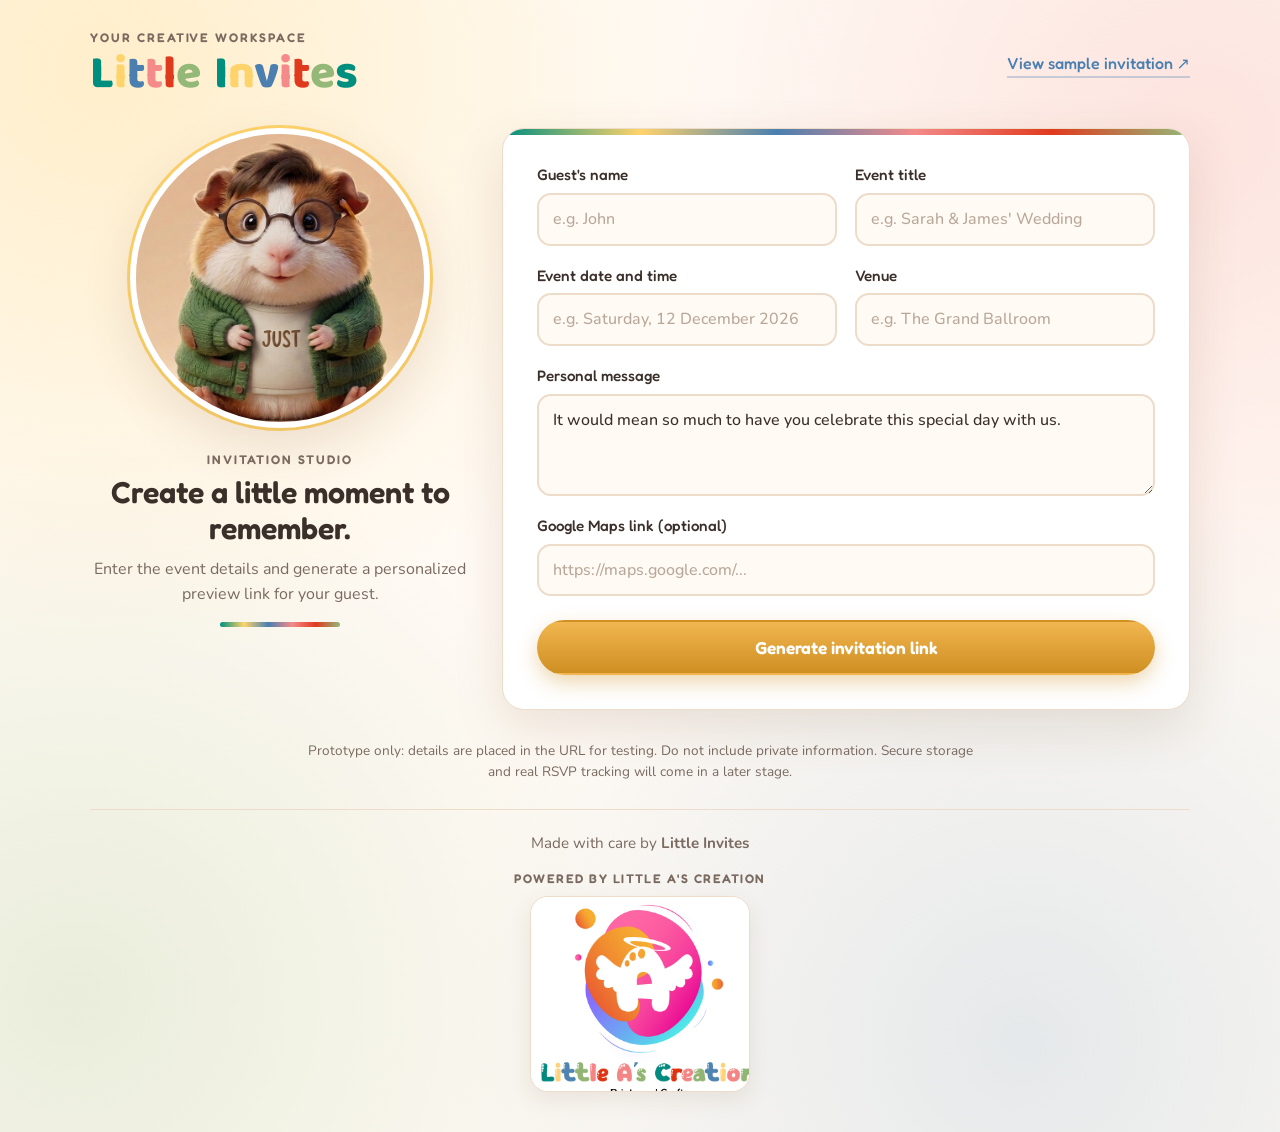
==== admin.html @ 13e7c7d9 "Add files via upload" ====
<!DOCTYPE html>
<html lang="en">

<head>
    <meta charset="UTF-8">
    <meta name="viewport" content="width=device-width, initial-scale=1.0">
    <meta name="theme-color" content="#fffaf4">

    <title>Little Invites | Admin Studio</title>

    <link rel="preconnect" href="https://fonts.googleapis.com">
    <link rel="preconnect" href="https://fonts.gstatic.com" crossorigin>
    <link href="https://fonts.googleapis.com/css2?family=Baloo+2:wght@400;500;600;700;800&family=Fredoka:wght@400;500;600&family=Nunito:ital,wght@0,400;0,600;0,700;1,400&display=swap" rel="stylesheet">

    <!-- Admin page has its own stylesheet so index.html and style.css stay untouched -->
    <link rel="stylesheet" href="css/admin.css">
</head>

<body class="admin-page">

    <main class="admin-shell">

        <!-- Header -->
        <header class="admin-header">

            <div class="admin-header-text">
                <p class="eyebrow">Your creative workspace</p>

                <h1 class="brand" aria-label="Little Invites">
                    <span aria-hidden="true">
                        <span class="c1">L</span><span class="c2">i</span><span class="c3">t</span><span class="c4">t</span><span class="c5">l</span><span class="c6">e</span><span class="gap"></span><span class="c1">I</span><span class="c2">n</span><span class="c3">v</span><span class="c4">i</span><span class="c5">t</span><span class="c6">e</span><span class="c1">s</span>
                    </span>
                </h1>
            </div>

            <a class="text-link" href="index.html">View sample invitation ↗</a>

        </header>


        <div class="admin-layout">

            <!-- Left: intro + guinea pig -->
            <aside class="admin-side">

                <div class="mascot-frame">
                    <img class="mascot-big"
                         src="images/mascot.jpg"
                         alt="Little Invites mascot: a guinea pig in round glasses and a green cardigan"
                         width="1376"
                         height="768">
                </div>

                <div class="admin-intro">
                    <p class="eyebrow">Invitation studio</p>

                    <h2>Create a little moment to remember.</h2>

                    <p>
                        Enter the event details and generate a personalized
                        preview link for your guest.
                    </p>

                    <div class="color-rule"></div>
                </div>

            </aside>


            <!-- Right: form -->
            <section class="form-card">

                <form id="inviteForm">

                    <div class="form-grid">

                        <label>
                            Guest's name
                            <input id="guest" placeholder="e.g. John" required maxlength="60">
                        </label>

                        <label>
                            Event title
                            <input id="title" placeholder="e.g. Sarah &amp; James' Wedding" required maxlength="90">
                        </label>

                        <label>
                            Event date and time
                            <input id="date" placeholder="e.g. Saturday, 12 December 2026">
                        </label>

                        <label>
                            Venue
                            <input id="venue" placeholder="e.g. The Grand Ballroom">
                        </label>

                        <label class="full-width">
                            Personal message
                            <textarea id="message" rows="3" maxlength="240">It would mean so much to have you celebrate this special day with us.</textarea>
                        </label>

                        <label class="full-width">
                            Google Maps link (optional)
                            <input id="map" type="url" placeholder="https://maps.google.com/...">
                        </label>

                    </div>

                    <button class="button button-gold button-wide" type="submit">
                        Generate invitation link
                    </button>

                </form>


                <div class="generated hidden" id="generated" aria-live="polite">

                    <p class="eyebrow">Your invitation link</p>

                    <p class="generated-note">
                        Demo link: once the project is published,
                        this will open the personalized invitation page.
                    </p>

                    <div class="link-row">
                        <input id="generatedUrl" readonly aria-label="Generated invitation URL">

                        <button class="button button-outline" id="copyButton" type="button">
                            Copy
                        </button>
                    </div>

                    <div class="generated-actions">
                        <a class="button button-gold" id="previewLink" target="_blank" rel="noopener">
                            Preview invitation
                        </a>

                        <span class="copy-status" id="copyStatus" role="status"></span>
                    </div>

                </div>

            </section>

        </div>


        <p class="admin-disclaimer">
            Prototype only: details are placed in the URL for testing.
            Do not include private information. Secure storage and
            real RSVP tracking will come in a later stage.
        </p>


        <!-- Footer -->
        <footer class="admin-footer">

            <p class="footer-note">
                Made with care by <strong>Little Invites</strong>
            </p>

            <div class="powered-by">

                <p class="powered-label">Powered by Little A's Creation</p>

                <div class="logo-crop">
                    <img class="powered-logo"
                         src="images/little-as-creation-logo.jpg"
                         alt="Little A's Creation, Prints and Crafts"
                         width="2048"
                         height="2048"
                         decoding="async">
                </div>

            </div>

        </footer>

    </main>

    <script src="js/admin.js"></script>

</body>

</html>
---- css/admin.css ----
/* =========================================================
   LITTLE INVITES — ADMIN STUDIO
   Standalone stylesheet (does not touch css/style.css)
   Palette taken from the invitation page + brand logo
   ========================================================= */

:root {
    --cream: #fffaf4;
    --cream-deep: #fbefdf;
    --peach: #f7dcc3;
    --ink: #3b2f2a;
    --ink-soft: #7a6a60;
    --line: #ecdcc9;

    --gold: #e9a63b;
    --gold-dark: #cf8f22;

    --teal: #008f7e;
    --blue: #4a7fb0;
    --green: #94b878;
    --pink: #f48a8a;
    --red: #e03a1e;
    --yellow: #ffd36b;

    --radius: 22px;
    --shadow: 0 18px 50px rgba(120, 80, 40, 0.14);

    --font-brand: "Baloo 2", "Fredoka", system-ui, sans-serif;
    --font-head: "Fredoka", "Baloo 2", system-ui, sans-serif;
    --font-body: "Nunito", system-ui, -apple-system, "Segoe UI", sans-serif;
}

* { box-sizing: border-box; }

html { -webkit-text-size-adjust: 100%; }

body.admin-page {
    margin: 0;
    min-height: 100vh;
    font-family: var(--font-body);
    color: var(--ink);
    line-height: 1.55;
    background:
        radial-gradient(circle at 8% 6%, rgba(255, 211, 107, 0.30), transparent 38%),
        radial-gradient(circle at 94% 12%, rgba(244, 138, 138, 0.20), transparent 36%),
        radial-gradient(circle at 80% 92%, rgba(74, 127, 176, 0.14), transparent 40%),
        radial-gradient(circle at 6% 88%, rgba(148, 184, 120, 0.20), transparent 36%),
        var(--cream);
}

.hidden { display: none !important; }

.admin-shell {
    width: min(1100px, 100% - 32px);
    margin: 0 auto;
    padding: 28px 0 40px;
}

/* ---------- Header ---------- */
.admin-header {
    display: flex;
    align-items: center;
    justify-content: space-between;
    gap: 16px;
    flex-wrap: wrap;
    padding-bottom: 18px;
}

.eyebrow {
    margin: 0 0 2px;
    font-family: var(--font-head);
    font-size: 0.78rem;
    font-weight: 600;
    letter-spacing: 0.16em;
    text-transform: uppercase;
    color: var(--ink-soft);
}

.brand {
    margin: 0;
    font-family: var(--font-brand);
    font-weight: 800;
    font-size: clamp(2rem, 5vw, 2.9rem);
    line-height: 1.1;
}

.brand .gap { display: inline-block; width: 0.28em; }
.brand .c1 { color: var(--teal); }
.brand .c2 { color: var(--yellow); }
.brand .c3 { color: var(--blue); }
.brand .c4 { color: var(--pink); }
.brand .c5 { color: var(--red); }
.brand .c6 { color: var(--green); }

.text-link {
    font-family: var(--font-head);
    font-weight: 500;
    color: var(--blue);
    text-decoration: none;
    border-bottom: 2px solid rgba(74, 127, 176, 0.3);
    transition: border-color 0.2s, color 0.2s;
}
.text-link:hover { color: var(--teal); border-color: var(--teal); }

/* ---------- Layout ---------- */
.admin-layout {
    display: grid;
    grid-template-columns: minmax(260px, 380px) 1fr;
    gap: 32px;
    align-items: start;
    margin-top: 10px;
}

.admin-side {
    display: flex;
    flex-direction: column;
    gap: 22px;
    align-items: center;
    text-align: center;
}

/* ---------- Guinea pig ---------- */
.mascot-frame {
    width: min(100%, 300px);
    aspect-ratio: 1 / 1;
    border-radius: 50%;
    overflow: hidden;
    border: 6px solid #fff;
    box-shadow: var(--shadow), 0 0 0 3px var(--yellow);
    background: var(--peach);
    animation: float 4.5s ease-in-out infinite;
}

.mascot-big {
    width: 100%;
    height: 100%;
    object-fit: cover;
    object-position: 50% 45%;
    transform: scale(1.12);
    display: block;
}

@keyframes float {
    0%, 100% { transform: translateY(0); }
    50%      { transform: translateY(-9px); }
}

/* ---------- Intro ---------- */
.admin-intro h2 {
    margin: 4px 0 10px;
    font-family: var(--font-head);
    font-weight: 600;
    font-size: clamp(1.5rem, 3vw, 1.9rem);
    line-height: 1.2;
}

.admin-intro p { margin: 0; color: var(--ink-soft); }

.color-rule {
    height: 5px;
    width: 120px;
    margin: 16px auto 0;
    border-radius: 99px;
    background: linear-gradient(90deg,
        var(--teal), var(--yellow), var(--blue), var(--pink), var(--red), var(--green));
}

/* ---------- Form card ---------- */
.form-card {
    background: #fff;
    border: 1px solid var(--line);
    border-radius: var(--radius);
    box-shadow: var(--shadow);
    padding: clamp(20px, 4vw, 34px);
    position: relative;
    overflow: hidden;
}

.form-card::before {
    content: "";
    position: absolute;
    inset: 0 0 auto 0;
    height: 6px;
    background: linear-gradient(90deg,
        var(--teal), var(--yellow), var(--blue), var(--pink), var(--red), var(--green));
}

.form-grid {
    display: grid;
    grid-template-columns: 1fr 1fr;
    gap: 18px;
    margin-bottom: 24px;
}

.full-width { grid-column: 1 / -1; }

label {
    display: flex;
    flex-direction: column;
    gap: 6px;
    font-family: var(--font-head);
    font-weight: 500;
    font-size: 0.95rem;
    color: var(--ink);
}

input, textarea {
    width: 100%;
    font: inherit;
    font-family: var(--font-body);
    font-size: 1rem;           /* 16px stops iOS zoom on focus */
    color: var(--ink);
    background: var(--cream);
    border: 2px solid var(--line);
    border-radius: 14px;
    padding: 12px 14px;
    transition: border-color 0.2s, box-shadow 0.2s, background 0.2s;
}

textarea { resize: vertical; min-height: 90px; }

input::placeholder, textarea::placeholder { color: #b9a899; }

input:focus, textarea:focus {
    outline: none;
    background: #fff;
    border-color: var(--gold);
    box-shadow: 0 0 0 4px rgba(233, 166, 59, 0.22);
}

/* ---------- Buttons ---------- */
.button {
    display: inline-flex;
    align-items: center;
    justify-content: center;
    gap: 8px;
    font-family: var(--font-head);
    font-weight: 600;
    font-size: 1rem;
    text-decoration: none;
    cursor: pointer;
    border-radius: 99px;
    padding: 13px 26px;
    border: 2px solid transparent;
    transition: transform 0.15s, box-shadow 0.2s, background 0.2s, color 0.2s;
}

.button:active { transform: translateY(1px) scale(0.99); }

.button-gold {
    color: #fff;
    background: linear-gradient(180deg, #f1b650, var(--gold-dark));
    box-shadow: 0 8px 20px rgba(207, 143, 34, 0.35);
}
.button-gold:hover { transform: translateY(-2px); box-shadow: 0 12px 26px rgba(207, 143, 34, 0.42); }

.button-outline {
    color: var(--ink);
    background: #fff;
    border-color: var(--line);
}
.button-outline:hover { border-color: var(--gold); color: var(--gold-dark); }

.button-wide { width: 100%; font-size: 1.08rem; padding: 15px 26px; }

.button:focus-visible, .text-link:focus-visible {
    outline: 3px solid var(--blue);
    outline-offset: 3px;
}

/* ---------- Generated link ---------- */
.generated {
    margin-top: 28px;
    padding: 20px;
    border-radius: 18px;
    background: var(--cream-deep);
    border: 2px dashed var(--gold);
    animation: pop 0.35s ease;
}

@keyframes pop {
    from { opacity: 0; transform: translateY(8px) scale(0.98); }
    to   { opacity: 1; transform: none; }
}

.generated-note { margin: 4px 0 14px; font-size: 0.9rem; color: var(--ink-soft); }

.link-row { display: flex; gap: 10px; }
.link-row input { flex: 1; min-width: 0; background: #fff; }
.link-row .button { padding: 10px 22px; }

.generated-actions {
    display: flex;
    align-items: center;
    flex-wrap: wrap;
    gap: 14px;
    margin-top: 16px;
}

.copy-status {
    font-family: var(--font-head);
    font-weight: 500;
    color: var(--teal);
}

/* ---------- Disclaimer + footer ---------- */
.admin-disclaimer {
    max-width: 680px;
    margin: 30px auto 0;
    text-align: center;
    font-size: 0.85rem;
    color: var(--ink-soft);
}

.admin-footer {
    margin-top: 26px;
    padding-top: 22px;
    border-top: 1px solid var(--line);
    display: flex;
    flex-direction: column;
    align-items: center;
    gap: 14px;
    text-align: center;
}

.footer-note { margin: 0; color: var(--ink-soft); font-size: 0.95rem; }

.powered-by {
    display: flex;
    flex-direction: column;
    align-items: center;
    gap: 8px;
}

.powered-label {
    margin: 0;
    font-family: var(--font-head);
    font-size: 0.78rem;
    font-weight: 600;
    letter-spacing: 0.12em;
    text-transform: uppercase;
    color: var(--ink-soft);
}

/* The logo file has wide white margins; this window shows the artwork only.
   The image itself is NOT stretched, recoloured or edited. */
.logo-crop {
    position: relative;
    width: min(220px, 60vw);
    aspect-ratio: 1.125 / 1;
    overflow: hidden;
    background: #fff;
    border-radius: 18px;
    border: 1px solid var(--line);
    box-shadow: 0 8px 22px rgba(120, 80, 40, 0.10);
}

.powered-logo {
    position: absolute;
    width: 158.7%;
    height: auto;
    left: -25.4%;
    top: -35.7%;
    max-width: none;
}

/* ---------- Responsive ---------- */
@media (max-width: 860px) {
    .admin-layout { grid-template-columns: 1fr; gap: 24px; }

    .admin-side {
        flex-direction: row;
        text-align: left;
        align-items: center;
        gap: 18px;
    }
    .mascot-frame { width: 130px; flex: none; border-width: 4px; }
    .color-rule { margin-left: 0; }
}

@media (max-width: 560px) {
    .admin-shell { width: calc(100% - 24px); padding-top: 18px; }
    .admin-side { flex-direction: column; text-align: center; }
    .color-rule { margin-left: auto; }
    .mascot-frame { width: 150px; }
    .form-grid { grid-template-columns: 1fr; gap: 14px; }
    .link-row { flex-direction: column; }
    .generated-actions .button { width: 100%; }
}

@media (prefers-reduced-motion: reduce) {
    .mascot-frame, .generated { animation: none; }
    .button { transition: none; }
}
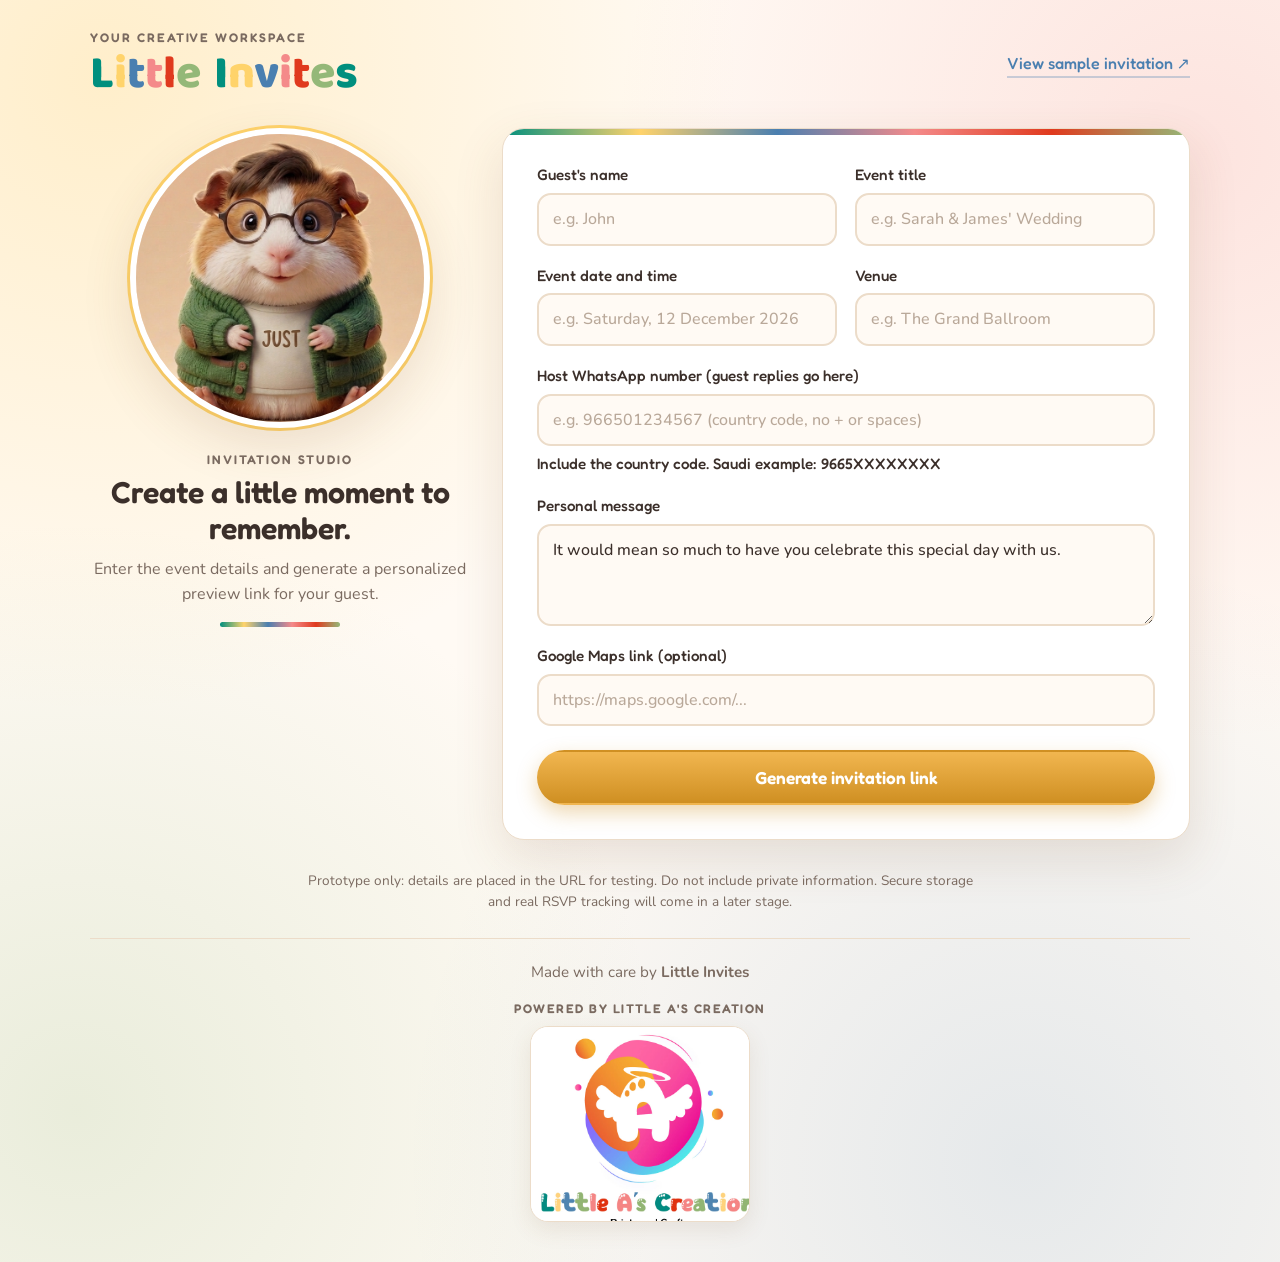
==== commit 11ebd54e: "Add WhatsApp number input to admin form Added a field for host WhatsApp number with a hint for forma" ====
--- a/admin.html
+++ b/admin.html
@@ -95,6 +95,14 @@
                         </label>
 
                         <label class="full-width">
+                            Host WhatsApp number (guest replies go here)
+                            <input id="phone" type="tel" inputmode="tel" required
+                                   placeholder="e.g. 966501234567 (country code, no + or spaces)"
+                                   maxlength="20">
+                            <span class="field-hint">Include the country code. Saudi example: 9665XXXXXXXX</span>
+                        </label>
+
+                        <label class="full-width">
                             Personal message
                             <textarea id="message" rows="3" maxlength="240">It would mean so much to have you celebrate this special day with us.</textarea>
                         </label>
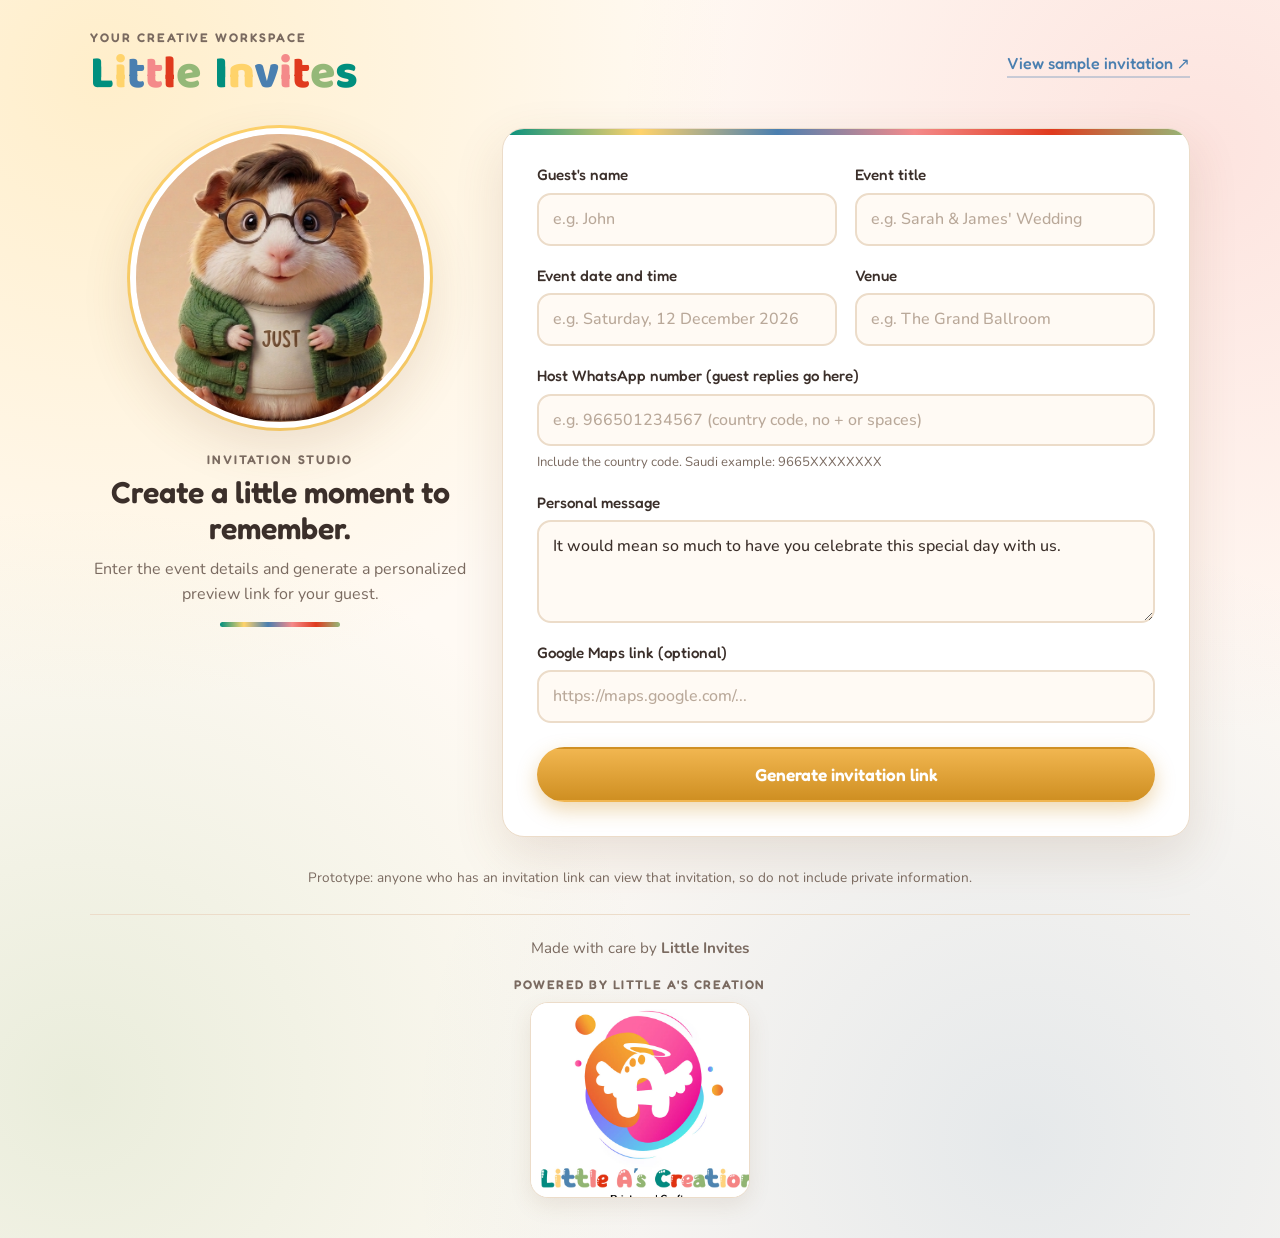
==== commit c512e213: "Update invitation link and disclaimer text" ====
--- a/admin.html
+++ b/admin.html
@@ -126,8 +126,7 @@
                     <p class="eyebrow">Your invitation link</p>
 
                     <p class="generated-note">
-                        Demo link: once the project is published,
-                        this will open the personalized invitation page.
+                        This link opens the personalized invitation page.
                     </p>
 
                     <div class="link-row">
@@ -154,9 +153,8 @@
 
 
         <p class="admin-disclaimer">
-            Prototype only: details are placed in the URL for testing.
-            Do not include private information. Secure storage and
-            real RSVP tracking will come in a later stage.
+            Prototype: anyone who has an invitation link can view that invitation,
+            so do not include private information.
         </p>
 
 
@@ -186,6 +184,7 @@
 
     </main>
 
+    <script src="js/firebase-config.js"></script>
     <script src="js/admin.js"></script>
 
 </body>
--- a/css/admin.css
+++ b/css/admin.css
@@ -392,3 +392,11 @@
     .mascot-frame, .generated { animation: none; }
     .button { transition: none; }
 }
+
+/* ---------- Field hint ---------- */
+.field-hint {
+    font-family: var(--font-body);
+    font-weight: 400;
+    font-size: 0.82rem;
+    color: var(--ink-soft);
+}
